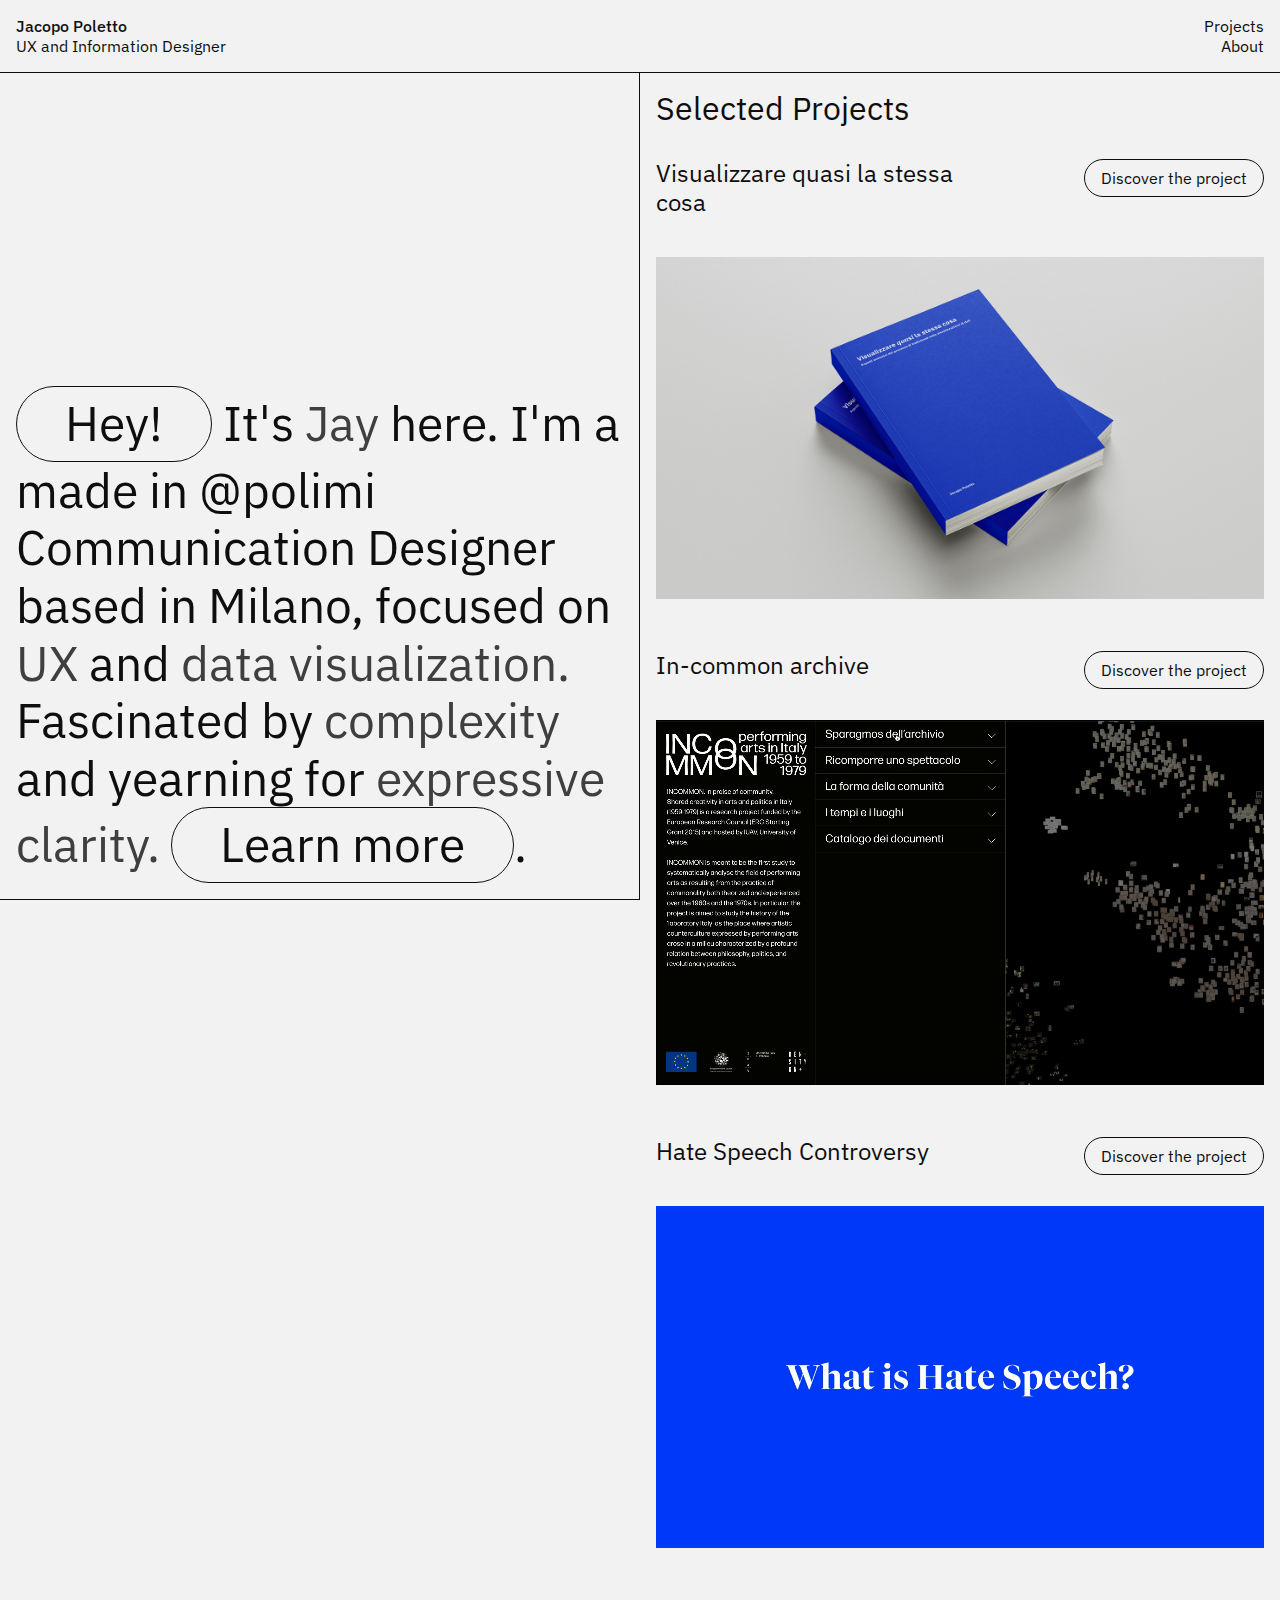
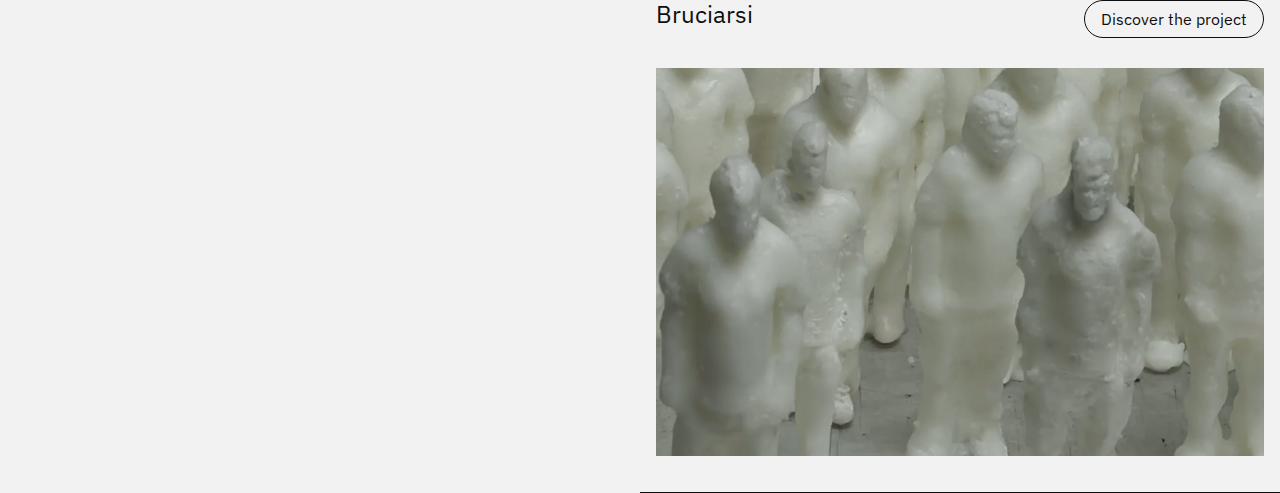
==== index.html @ dab30644 "initial commit" ====
<!DOCTYPE html>
<html lang="en">
<head>
    <meta charset="UTF-8">
    <meta name="viewport" content="width=device-width, initial-scale=1.0">
    <title>Jacopo Poletto - UX and Information Designer</title>

    <link href="https://fonts.googleapis.com/css2?family=IBM+Plex+Sans:ital,wght@0,300;0,400;0,500;1,300;1,400;1,500&display=swap" rel="stylesheet">
    <link href="/assets/css/style.css" rel="stylesheet">
</head>
<body onpointerdown="">

    <!-- nav -->
    <nav>
        <a class="logo" href="/index.html">Jacopo Poletto<br><span>UX and Information Designer</span></a>
        <ul class="nav__links">
            <li>
                <a href="/index.html">Projects</a>
            </li>
            <li>
                <a href="/about.html">About</a>
            </li>
        </ul>
    </nav>

    <header>
        <h1>
            <a class="btn" href="mailto:hello@jacopopoletto.com?subject=Hello Jacopo!">Hey!</a>
            It's <span class="hero-hover">Jay</span>
            <div class="hero-image">
                <img src="/assets/gifs/jacopo-poletto-2020-2070.gif">
            </div>
             here. I'm a made in @polimi Communication Designer based in Milano, focused on
            <span class="hero-hover">UX</span>
            <div class="hero-image">
                <img src="/assets/gifs/user-experience.gif">
            </div>
            and <span class="hero-hover">data visualization.</span>
            <div class="hero-image">
                <img src="/assets/gifs/data-visualization.gif">
            </div> Fascinated by
            <span class="hero-hover">complexity</span>
            <div class="hero-image">
                <img src="/assets/gifs/complexity.gif">
            </div>
            and yearning for
            <span class="hero-hover">expressive clarity.</span>
            <div class="hero-image">
                <img src="/assets/gifs/expressive-clarity.gif">
            </div>
            <a class="btn" href="/about.html">Learn more</a>.
        </h1>

    </header>

    <main>

        <h3>Selected Projects</h3>

        <!--Visualizzare quasi la stessa cosa-->
        <section class="selected__project">
            <div class="project__info__container">
                <h4>Visualizzare quasi la stessa cosa</h4>
                <a class="btn" href="/projects/visualizzare-quasi-la-stessa-cosa.html">Discover the project</a>
            </div>

            <figure class="project__poster">
                <img src="/assets/img/visualizzare-quasi-la-stessa-cosa/visualizzare-quasi-la-stessa-cosa-poster.jpg" alt="">
            </figure>

        </section>

        <!--In-common-->
        <section class="selected__project">
            <div class="project__info__container">
                <h4>In-common archive</h4>
                <a class="btn" href="/projects/in-common.html">Discover the project</a>
            </div>

            <video class="project__poster" src="/assets/img/in-common/in-common-home-interaction-prototype.mp4" muted loop autoplay playsinline></video>

        </section>

        <!--Hate Speech Controversy-->
        <section class="selected__project">
            <div class="project__info__container">
                <h4>Hate Speech Controversy</h4>
                <a class="btn" href="/projects/hate-speech-controversy.html">Discover the project</a>

            </div>

            <video class="project__poster" src="/assets/img/hate-speech-controversy/hate-speech-controversy-cover.mp4" muted loop autoplay playisline></video>
        
        </section>

        <!--Bruciarsi-->
        <section class="selected__project">
            <div class="project__info__container">
                <h4>Bruciarsi</h4>
                <a class="btn" href="/projects/bruciarsi.html">Discover the project</a>
            </div>

            <video class="project__poster" src="/assets/img/bruciarsi/bruciarsi-cover.mp4" muted loop autoplay playisline></video>
        
        </section>


    </main>
    
</body>
</html>
---- assets/css/style.css ----
* {
    margin: 0;
    padding: 0;
    box-sizing: border-box;
}

:root {
    font-size: 16px;
    --color-dark: #0E0E0E;
    --color-gray: #3f3f3f;
    --color-light-gray: #b8b8b8;
    --color-light: #f2f2f2;
    --color-blue: #0000ff;
    --color-gold: #ffde37;
    --h1-desktop: 3rem;
    --h2-desktop: 2.625rem;
    --h1-tablet: 4rem;
    --h2-tablet: 4rem;
}

::selection {
    background-color: var(--color-gold);
}

body {
    font-family: 'IBM Plex Sans', sans-serif;

    color: var(--color-dark);
    background-color: var(--color-light);
    display: block;
}

h1, h2, h3, h4, h5 {
    font-weight: 400;
    line-height: 1.2;
  }

h1 {
    letter-spacing: 0;
}

h2 {
    letter-spacing: 0.2px;
}

a {
    text-decoration: none;
    color: inherit;
    font-size: inherit;
}

.bold {
    font-weight: 500;
}

.blue {
    color: var(--color-blue);
}

.grey {
    color: var(--color-light-gray);
}

.link-underline {
    text-decoration: underline;
}

.italic {
    font-style: italic;
}



/* NAV STYLE*/
nav {
    position: fixed;
    top: 0;
    left: 0;
    z-index: 99;
    width: 100%;
    padding: 1rem;
    display: flex;
    flex-direction: row;
    justify-content: space-between;
    border-bottom: 1px solid var(--color-dark);
    background-color: inherit;
    color: inherit;
    font-size: 1rem;
}

nav .logo {
    font-weight: 500;
    text-decoration: none;
    color: var(--color-dark);
}

nav .logo span {
    font-weight: 400;
}

nav .logo:hover, nav .logo:active, nav ul li a:hover, nav ul li a:active {
    text-decoration: underline;
}

.nav__links {
    font-weight: 400;
    list-style: none;
    display: flex;
    flex-direction: column;
    justify-content: space-between;
    align-items: flex-end;
}


/* HEADER STYLE*/
header {
    padding: 1rem;
    width: 100%;
    min-height: 100vh;
    z-index: 0;
    display: flex;
    flex-wrap: wrap;
    align-content: flex-end;
    align-items: flex-end;
    border-bottom: 1px solid var(--color-dark);
}

h1 {
    font-size: 2rem;
}

h2 {
    width: 100%;
    font-size: 1.5rem;
    padding-bottom: 2rem;
}

h3 {
    font-size: 2rem;
}

h4 {
    font-size: 1.5rem;
}


header h1 .btn {
    display: inline-block;
    text-decoration: none;
    cursor: pointer;
    font-size: inherit;
    font-weight: inherit;
    border: 1px solid var(--color-dark);
    border-radius: 2rem;
    padding: 0.20rem 2rem;
    background-color: var(--color-light);
    text-decoration: none;
    color: var(--color-dark);
}

.btn {
    display: inline-block;
    text-decoration: none;
    cursor: pointer;
    font-size: 1rem;
    font-weight: 400;
    border: 1px solid var(--color-dark);
    border-radius: 2rem;
    padding: 0.5rem 1rem;
    background-color: var(--color-light);
    text-decoration: none;
    color: var(--color-dark);
}

header .btn:hover, .btn:hover {
    color: var(--color-light);
    background-color: var(--color-blue);
    border-color: var(--color-blue);
    transition: 0.3s ease-in;
}

.hero-hover {
    color: var(--color-gray);
}

.hero-hover:hover {
    color: var(--color-dark);
}

.hero-image {
    position: fixed;
    z-index: 1;
    opacity: 1;
    top: 50%;
    left: 50%;
    transform: translate(-50%, -50%);
    width: 90vw;
    display: none;
    flex-direction: column;
    justify-content: center;
    align-items: center;
    pointer-events: none;
}

.hero-image img{
    max-width: 100%;
}

.hero-hover:hover + .hero-image, .hero-hover:active + .hero-image {
    display: flex;
}

header .project__external__links {
    width: 100%;
    display: flex;
    flex-direction: row;
    flex-wrap: wrap;
    justify-content: flex-start;
}

header .project__external__links a {
    margin-bottom: 1rem;
}

header .project__external__links a:not(:last-child) {
    margin-right: 1rem;
}

main {
    padding: 1rem;
    border-bottom: 1px solid var(--color-dark);
}

main h3 {
    margin-top: 4rem;
    margin-bottom: 2rem;
}

main .selected__project:last-child {
    margin-bottom: 1rem;
}

main .selected__project {
    width: 100%;
    margin-bottom: 4rem;
}


main .selected__project .project__info__container {
    display: flex;
    flex-wrap: nowrap;
    flex-direction: column;
    align-items: flex-start;
    margin-bottom: 1.5rem;
}

main .selected__project .project__info__container h4 {
    margin-bottom: 1rem;
}

main .selected__project .project__poster {
    width: 100%;
    height: auto;
}

main .project__description {
    width: 100%;
    margin-bottom: 4rem;
}

main .project__description .project__title {
    font-size: 1.5rem;
    margin-bottom: 1rem;
    font-weight: 500;
}

main .project__description .project__paragraph {
    font-size: 1.25rem;
}

main .project__video {
    padding: 0.5rem 0;
    width: 100%;
}

main .project__image {
    width: 100%;
    padding: 0.5rem 0;
}

main figure img {
    width: 100%;
}

main .pagination__container {
    width: 100%;
    display: flex;
    flex-direction: row;
    flex-wrap: wrap;
    justify-content: space-between;
    font-size: 1rem;
    margin: 2rem 0 1rem 0;
}

main .pagination__container .pagination__prev:hover, main .pagination__container .pagination__next:hover {
    text-decoration: underline;
}

main .images__container {
    display: flex;
    flex-wrap: wrap;
    justify-content: space-between;
}

main .images__container figure {
    width: 100%;
    padding: 0.5rem 0;
}


#about .cv__section__container {
    display: flex;
    flex-direction: column;
}

#about .cv__section__container h4 {
    font-size: 1.5rem;
    font-weight: 400;
    margin-bottom: 1rem;
}

#about .cv__section__container:first-child {
margin-top: 4rem;
}

#about .cv__section__container .cv__details__container {
    display: flex;
    flex-direction: column;
    margin-bottom: 2rem;
}

#about .cv__section__container .cv__details__container .cv__details {
    display: flex;
    flex-direction: column;
    margin-bottom: 1rem;
}

#about .cv__section__container .cv__details__container .cv__details .detail__sameline {
    display: inline-block;
}



@media screen and (min-width: 768px) {
    h1 {
        font-size: 3rem;
    }

    header h1 .btn {
        padding: 0.5rem calc(var(--h1-tablet) / 2);
        border-radius: var(--h1-tablet);
    }

    main .selected__project .project__info__container {
        flex-direction: row;
        justify-content: space-between;
    }

    main .images__container figure {
        width: calc(50% - 0.5rem);
    }


}

@media screen and (min-width: 1024px) {
    nav {
        height: 73px;
    }

    header {
        width: 50%;
        border-right: 1px solid var(--color-dark);
        position: fixed;
        bottom: 0;
    }

    header h1 {
        font-size: var(--h1-desktop);
    }

    header h2 {
        font-size: var(--h2-desktop);
        line-height: auto;
    }

    header h1 .btn {
        padding: 0.5rem var(--h1-desktop);
        border-radius: var(--h1-desktop);
    }

    header h2 .btn {
        font-size: inherit;
        padding:  var(--h2-desktop);
        border-radius: var(--h2-desktop);
    }

    header .btn {
        font-size: 1.2rem;
    }

    .hero-image {
        top: 50%;
        left: 25%;
    }


    main .selected__project {
        margin-bottom: var(--h1-desktop);
    }

    main .selected__project .project__info__container h4 {
        max-width: 50%;
    }

    main .selected__project video {
        margin: 0;
    }

    main figure img {
        margin: 0;
    }

    main {
        position: absolute;
        top: 73px;
        left: 50%;
        width: 50%;
    }

    main h3 {
        margin-top: 0;

    }

    main .project__image, main .project__video {
        width: 100%;
        height: auto;
    }

    main .project__description .project__paragraph {
        font-size: 1.2rem;
        margin-bottom: 1.5rem;
    }

    main .project__description .project__paragraph:last-child {
        margin-bottom: 0;
    }

    main .pagination__container {
        font-size: 2rem;
    }

    #about .cv__section__container {
        flex-direction: row;
    }

    #about .cv__section__container:first-child {
        margin-top: 0;
        }

    #about .cv__section__container h4 {
        width: 50%;
        margin: 0;
    }

    #about .cv__section__container .cv__details__container {
        width: 50%;
        margin-bottom: 4rem;
    }


}
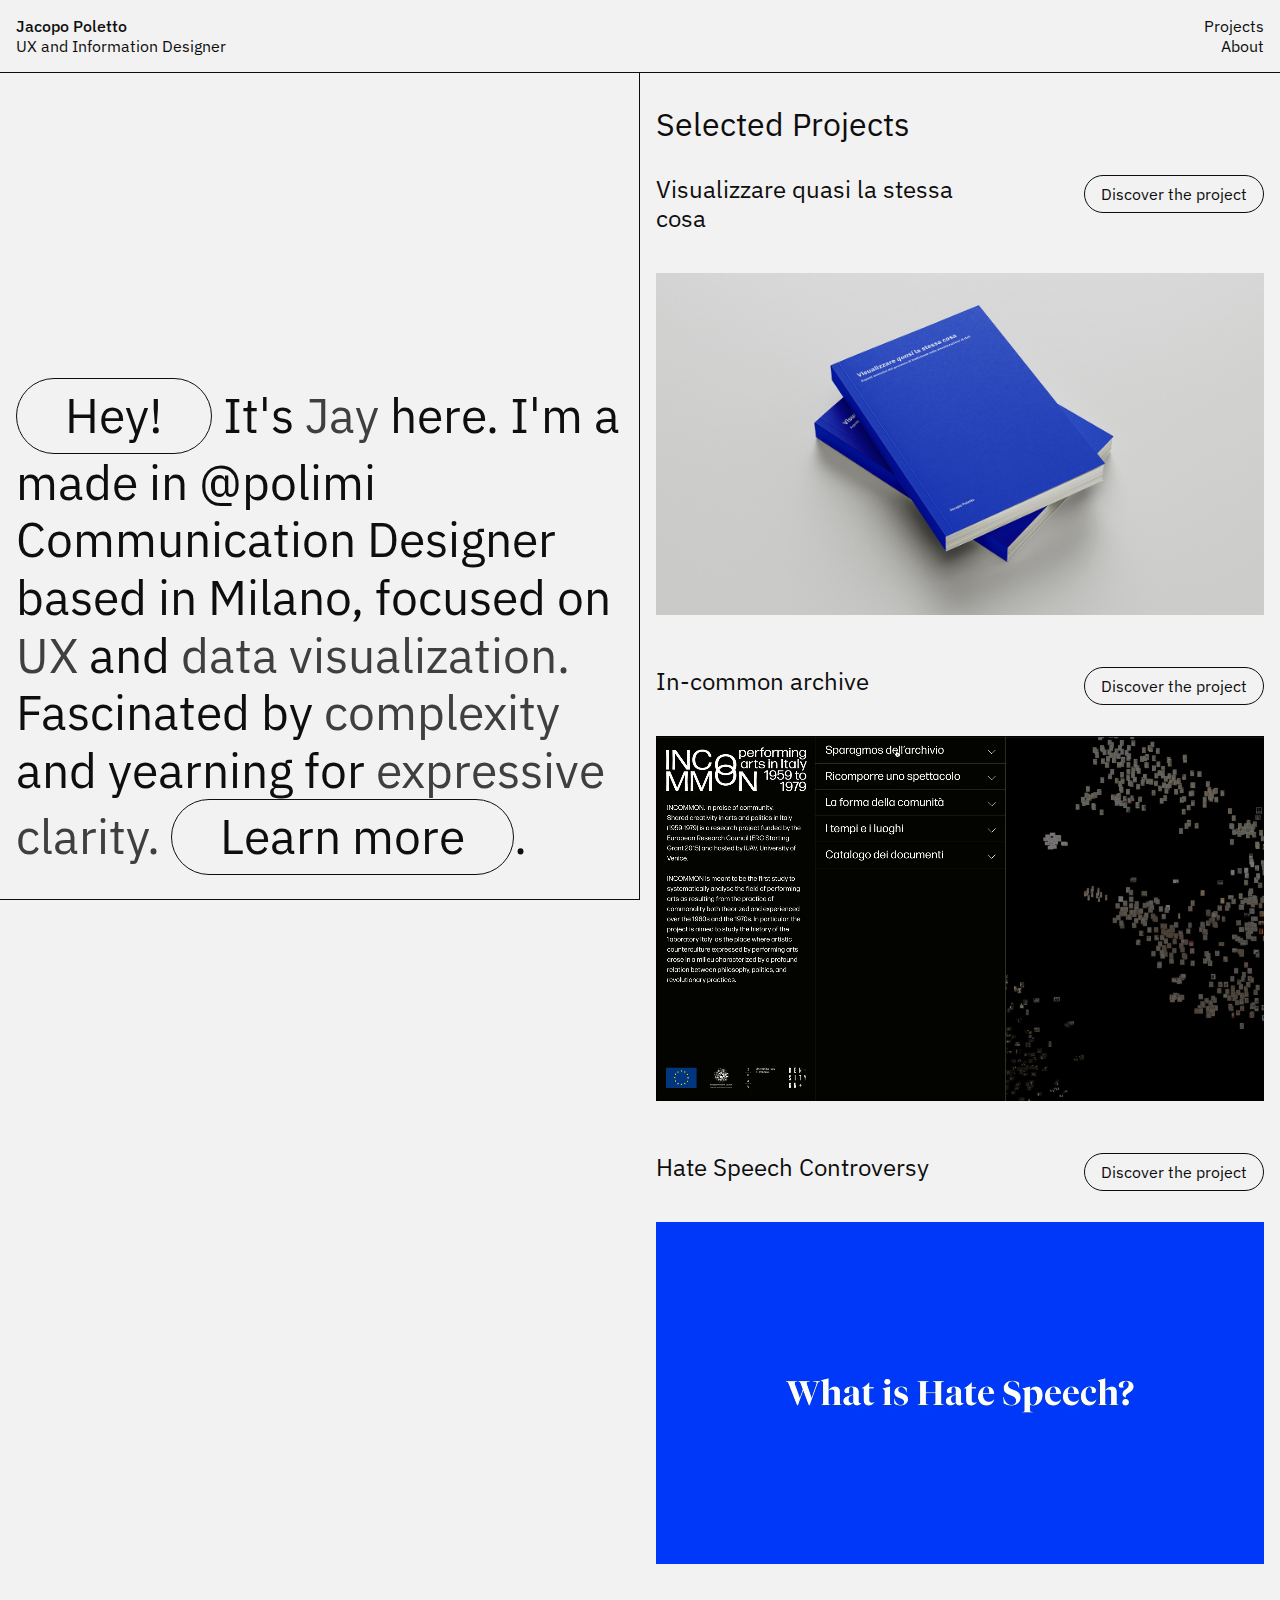
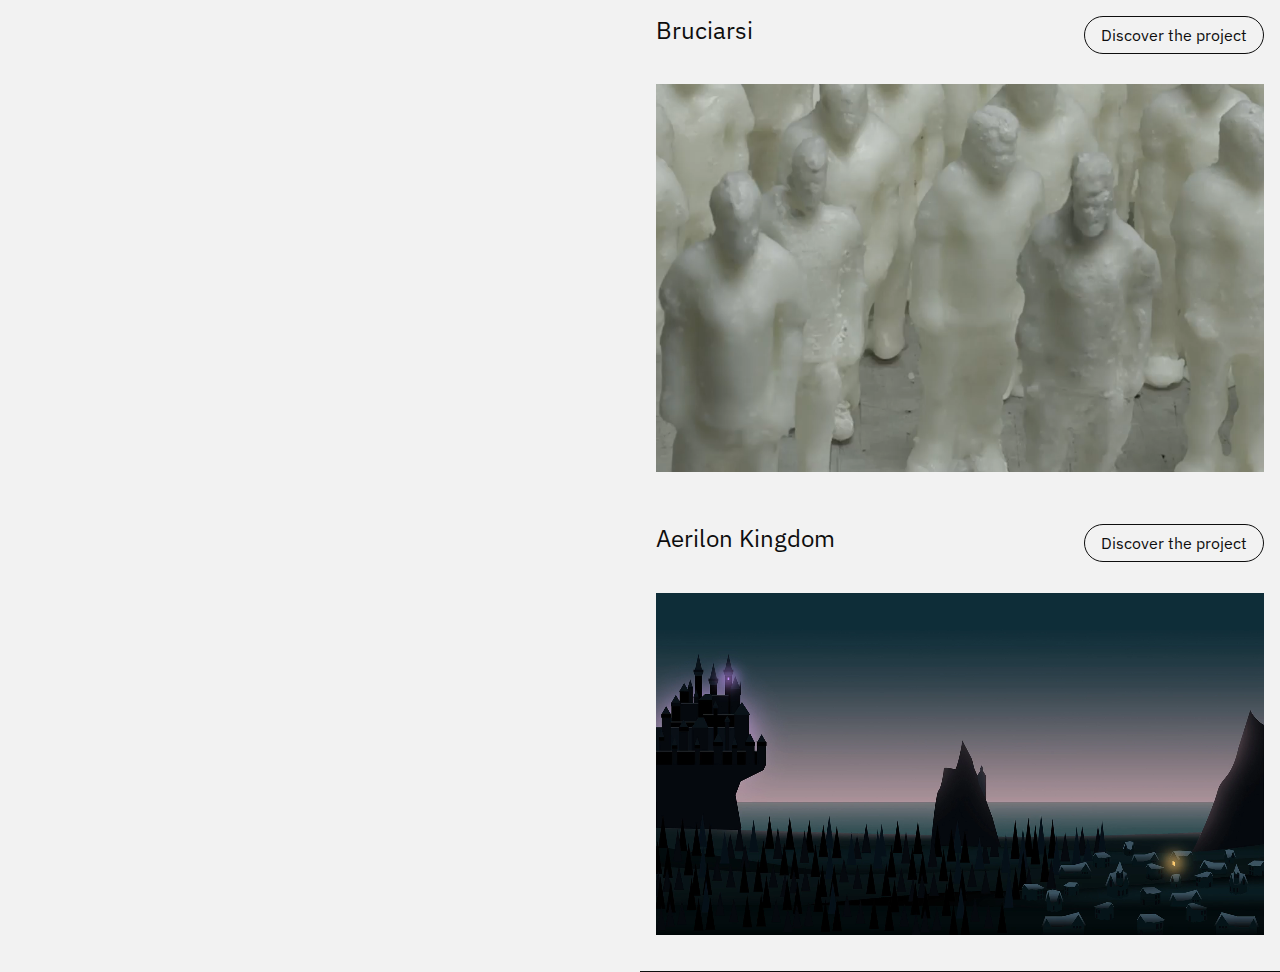
==== commit 93358ce9: "updates" ====
--- a/index.html
+++ b/index.html
@@ -104,6 +104,19 @@
         
         </section>
 
+        <!--Aerilon Kingdom-->
+        <section class="selected__project">
+            <div class="project__info__container">
+                <h4>Aerilon Kingdom</h4>
+                <a class="btn" href="/projects/aerilon-kingdom.html">Discover the project</a>
+            </div>
+
+            <video class="project__poster" src="/assets/img/aerilon-kingdom/aerilon-kingdom-cover.mp4" muted loop autoplay playisline></video>
+        
+        </section>
+
+
+
 
     </main>
     
--- a/assets/css/style.css
+++ b/assets/css/style.css
@@ -37,6 +37,7 @@
 
 h1 {
     letter-spacing: 0;
+    margin-bottom: 0.5rem;
 }
 
 h2 {
@@ -69,6 +70,9 @@
     font-style: italic;
 }
 
+.hidden {
+    display: none;
+}
 
 
 /* NAV STYLE*/
@@ -100,6 +104,10 @@
 
 nav .logo:hover, nav .logo:active, nav ul li a:hover, nav ul li a:active {
     text-decoration: underline;
+}
+
+li {
+    list-style: none;
 }
 
 .nav__links {
@@ -210,6 +218,25 @@
     display: flex;
 }
 
+header .project__header__details {
+    display: flex;
+    flex-direction: row;
+    flex-wrap: wrap;
+    justify-content: space-between;
+    margin-bottom: 2rem;
+    width: 100%;
+}
+
+header .project__header__details div {
+    width: calc(50% - 1rem);
+}
+
+header .project__header__details div:not(:last-child) {
+    margin-right: 1rem;
+    margin-bottom: 1rem;
+}
+
+
 header .project__external__links {
     width: 100%;
     display: flex;
@@ -356,11 +383,23 @@
         font-size: 3rem;
     }
 
+    h2 {
+        font-size: 2rem;
+    }
+
     header h1 .btn {
         padding: 0.5rem calc(var(--h1-tablet) / 2);
         border-radius: var(--h1-tablet);
     }
 
+    header .project__header__details div {
+        width: calc((100% / 4) - 3rem) ;
+    }
+
+    header .project__header__details div:not(:last-child) {
+        margin-bottom: 0;
+    }
+
     main .selected__project .project__info__container {
         flex-direction: row;
         justify-content: space-between;
@@ -369,6 +408,8 @@
     main .images__container figure {
         width: calc(50% - 0.5rem);
     }
+
+
 
 
 }
@@ -439,8 +480,7 @@
     }
 
     main h3 {
-        margin-top: 0;
-
+        margin-top: 1rem;
     }
 
     main .project__image, main .project__video {
@@ -458,7 +498,7 @@
     }
 
     main .pagination__container {
-        font-size: 2rem;
+        font-size: 1.5rem;
     }
 
     #about .cv__section__container {
@@ -466,7 +506,7 @@
     }
 
     #about .cv__section__container:first-child {
-        margin-top: 0;
+        margin-top: 1rem;
         }
 
     #about .cv__section__container h4 {
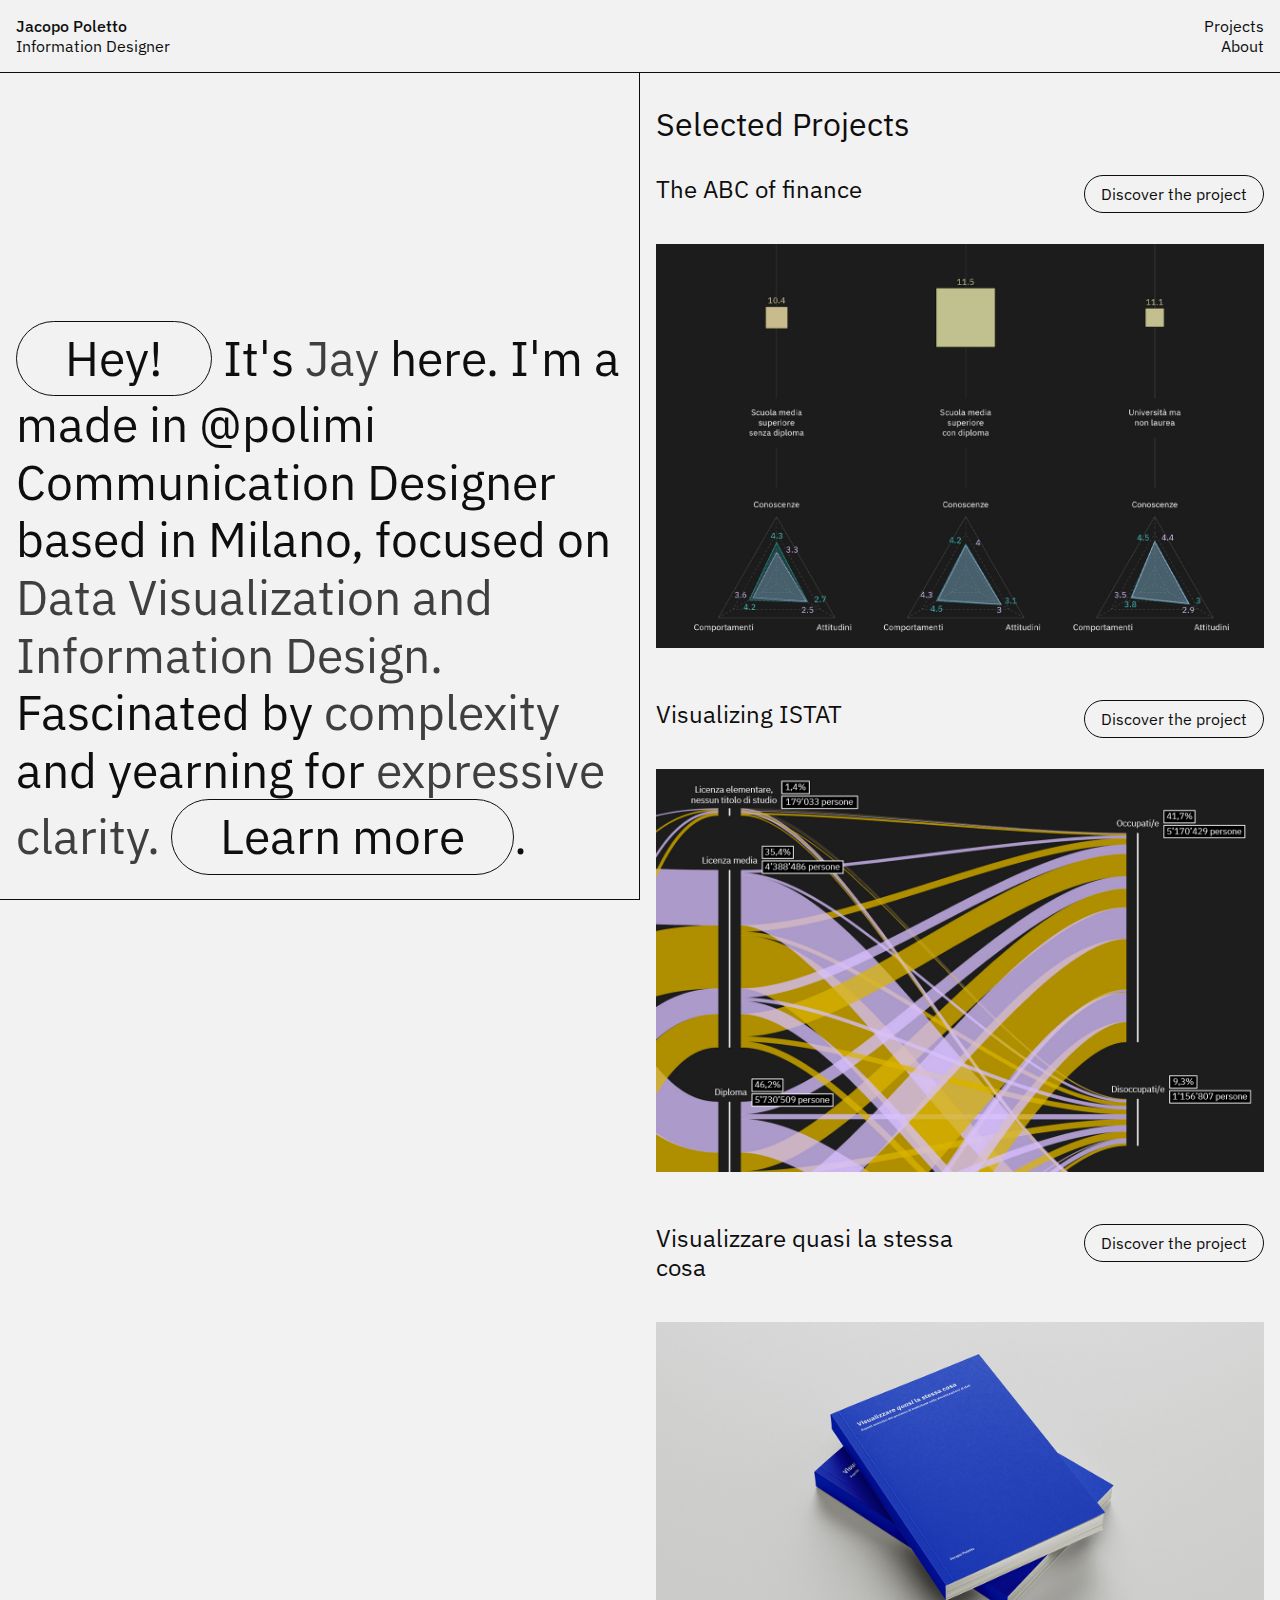
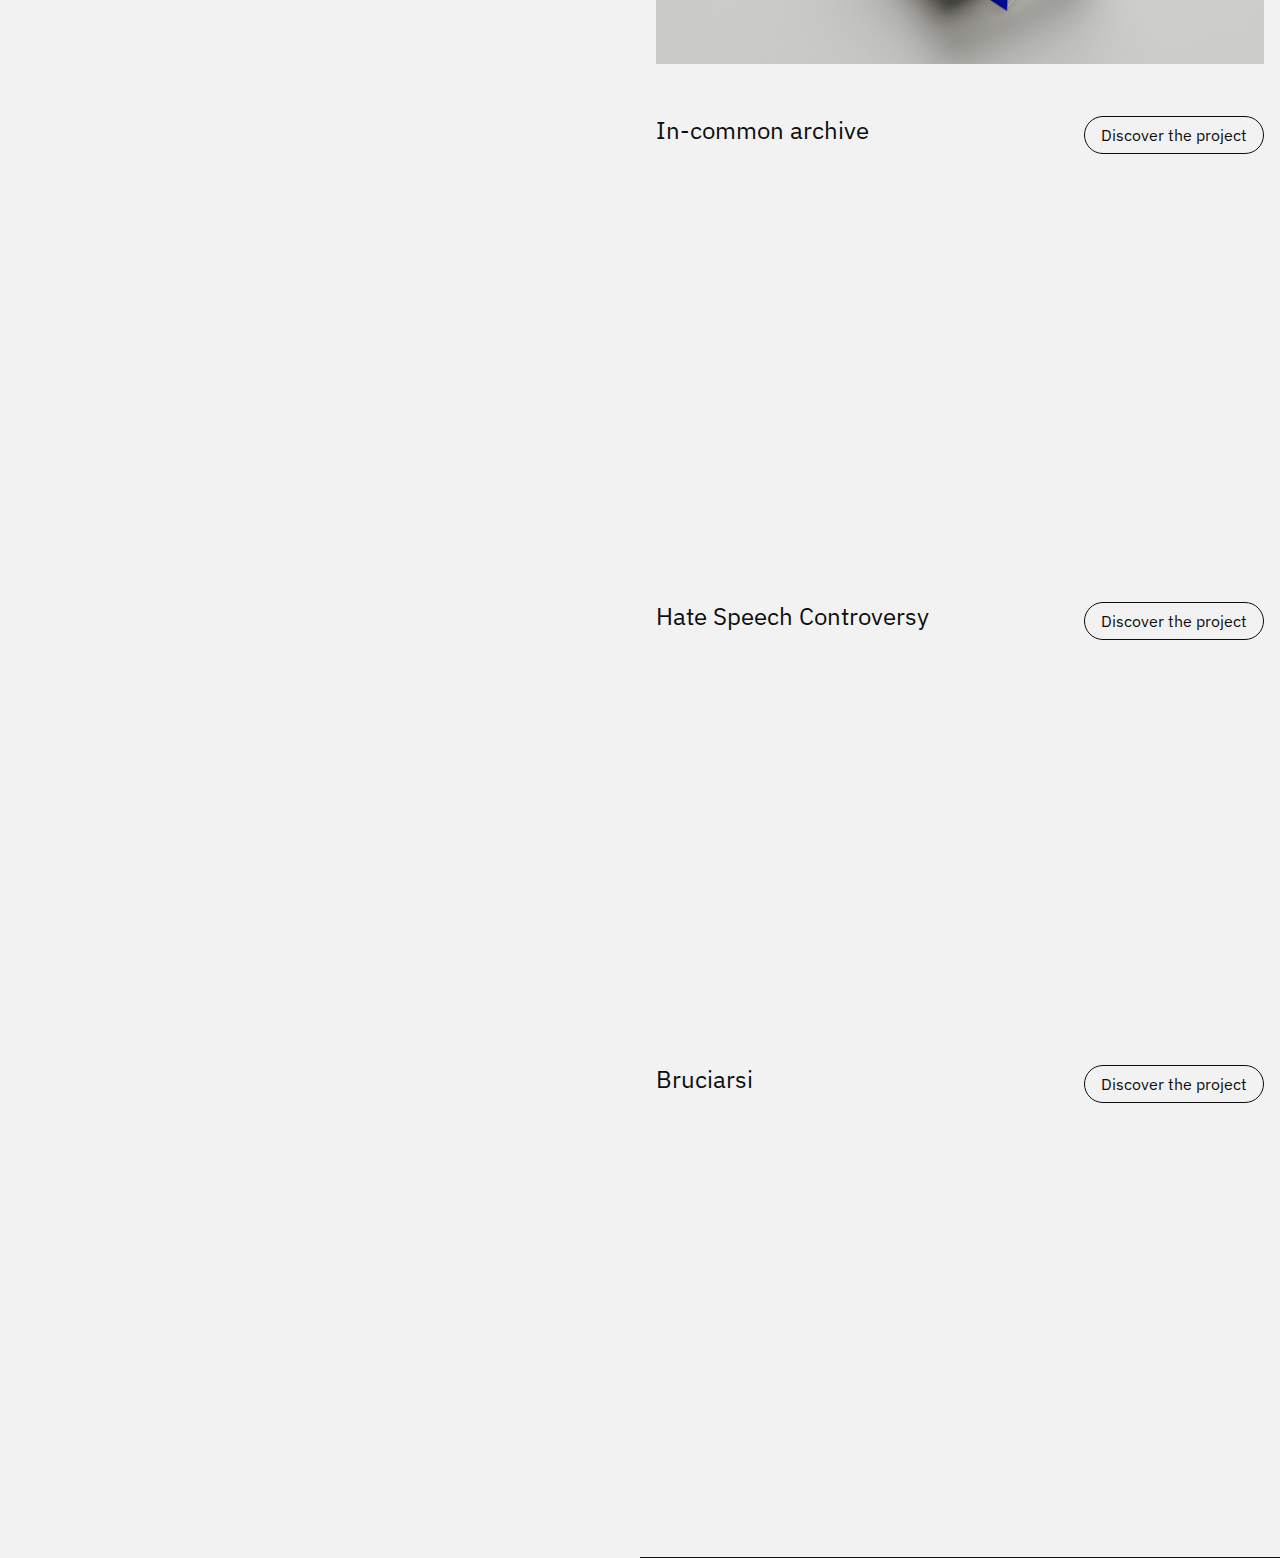
==== commit 52da356a: "december update" ====
--- a/index.html
+++ b/index.html
@@ -1,124 +1,236 @@
 <!DOCTYPE html>
 <html lang="en">
-<head>
-    <meta charset="UTF-8">
-    <meta name="viewport" content="width=device-width, initial-scale=1.0">
-    <title>Jacopo Poletto - UX and Information Designer</title>
-
-    <link href="https://fonts.googleapis.com/css2?family=IBM+Plex+Sans:ital,wght@0,300;0,400;0,500;1,300;1,400;1,500&display=swap" rel="stylesheet">
-    <link href="/assets/css/style.css" rel="stylesheet">
-</head>
-<body onpointerdown="">
-
+  <head>
+    <meta charset="UTF-8" />
+    <meta name="viewport" content="width=device-width, initial-scale=1.0" />
+    <title>Jacopo Poletto - Information Designer</title>
+
+    <meta property="og:url" content="http://jacopopoletto.com" />
+    <meta property="og:title" content="Jacopo Poletto - Information Designer" />
+    <meta
+      property="og:description"
+      content="Information Designer, fascinated by complexity and yearning to create meaningful experiences and knowledge."
+    />
+    <meta
+      property="og:image"
+      content="http://jacopopoletto.com/assets/img/cover.jpg"
+    />
+
+    <meta name="twitter:card" content="summary_large_image" />
+    <meta name="twitter:site" content="@iosonojaypee" />
+    <meta
+      name="twitter:title"
+      content="Jacopo Poletto - Information Designer"
+    />
+    <meta
+      name="twitter:description"
+      content="description"
+      content="Information Designer, fascinated by complexity and yearning to create meaningful experiences and knowledge."
+    />
+    <meta
+      name="twitter:image"
+      content="http://jacopopoletto.com/assets/img/cover.jpg"
+    />
+
+    <meta
+      name="description"
+      content="Information Designer, fascinated by complexity and yearning to create meaningful experiences and knowledge."
+    />
+    <meta
+      name="keywords"
+      content="design, dataviz, data visualization, designer, information, communication, portfolio"
+    />
+    <meta name="author" content="Jacopo Poletto" />
+    <meta name="copyright" content="Jacopo Poletto" />
+    <link rel="icon" href="/favicon.png" type="image/png" />
+
+    <link
+      href="https://fonts.googleapis.com/css2?family=IBM+Plex+Sans:ital,wght@0,300;0,400;0,500;1,300;1,400;1,500&display=swap"
+      rel="stylesheet"
+    />
+    <link href="/assets/css/style.css" rel="stylesheet" />
+  </head>
+  <body>
     <!-- nav -->
     <nav>
-        <a class="logo" href="/index.html">Jacopo Poletto<br><span>UX and Information Designer</span></a>
-        <ul class="nav__links">
-            <li>
-                <a href="/index.html">Projects</a>
-            </li>
-            <li>
-                <a href="/about.html">About</a>
-            </li>
-        </ul>
+      <a class="logo" href="/index.html"
+        >Jacopo Poletto<br /><span>Information Designer</span></a
+      >
+      <ul class="nav__links">
+        <li>
+          <a href="/index.html">Projects</a>
+        </li>
+        <li>
+          <a href="/about.html">About</a>
+        </li>
+      </ul>
     </nav>
 
     <header>
-        <h1>
-            <a class="btn" href="mailto:hello@jacopopoletto.com?subject=Hello Jacopo!">Hey!</a>
-            It's <span class="hero-hover">Jay</span>
-            <div class="hero-image">
-                <img src="/assets/gifs/jacopo-poletto-2020-2070.gif">
-            </div>
-             here. I'm a made in @polimi Communication Designer based in Milano, focused on
-            <span class="hero-hover">UX</span>
-            <div class="hero-image">
-                <img src="/assets/gifs/user-experience.gif">
-            </div>
-            and <span class="hero-hover">data visualization.</span>
-            <div class="hero-image">
-                <img src="/assets/gifs/data-visualization.gif">
-            </div> Fascinated by
-            <span class="hero-hover">complexity</span>
-            <div class="hero-image">
-                <img src="/assets/gifs/complexity.gif">
-            </div>
-            and yearning for
-            <span class="hero-hover">expressive clarity.</span>
-            <div class="hero-image">
-                <img src="/assets/gifs/expressive-clarity.gif">
-            </div>
-            <a class="btn" href="/about.html">Learn more</a>.
-        </h1>
-
+      <h1>
+        <a
+          class="btn"
+          href="mailto:hello@jacopopoletto.com?subject=Hello Jacopo!"
+          >Hey!</a
+        >
+        It's <span class="hero-hover">Jay</span>
+        <div class="hero-image">
+          <img src="/assets/gifs/jacopo-poletto-2020-2070.gif" />
+        </div>
+        here. I'm a made in @polimi Communication Designer based in Milano,
+        focused on
+        <span class="hero-hover"
+          >Data Visualization and Information Design.</span
+        >
+        <div class="hero-image">
+          <img src="/assets/gifs/data-visualization.gif" />
+        </div>
+        Fascinated by
+        <span class="hero-hover">complexity</span>
+        <div class="hero-image">
+          <img src="/assets/gifs/complexity.gif" />
+        </div>
+        and yearning for
+        <span class="hero-hover">expressive clarity.</span>
+        <div class="hero-image">
+          <img src="/assets/gifs/expressive-clarity.gif" />
+        </div>
+        <a class="btn" href="/about.html">Learn more</a>.
+      </h1>
     </header>
 
     <main>
-
-        <h3>Selected Projects</h3>
-
-        <!--Visualizzare quasi la stessa cosa-->
-        <section class="selected__project">
-            <div class="project__info__container">
-                <h4>Visualizzare quasi la stessa cosa</h4>
-                <a class="btn" href="/projects/visualizzare-quasi-la-stessa-cosa.html">Discover the project</a>
-            </div>
-
-            <figure class="project__poster">
-                <img src="/assets/img/visualizzare-quasi-la-stessa-cosa/visualizzare-quasi-la-stessa-cosa-poster.jpg" alt="">
-            </figure>
-
-        </section>
-
-        <!--In-common-->
-        <section class="selected__project">
-            <div class="project__info__container">
-                <h4>In-common archive</h4>
-                <a class="btn" href="/projects/in-common.html">Discover the project</a>
-            </div>
-
-            <video class="project__poster" src="/assets/img/in-common/in-common-home-interaction-prototype.mp4" muted loop autoplay playsinline></video>
-
-        </section>
-
-        <!--Hate Speech Controversy-->
-        <section class="selected__project">
-            <div class="project__info__container">
-                <h4>Hate Speech Controversy</h4>
-                <a class="btn" href="/projects/hate-speech-controversy.html">Discover the project</a>
-
-            </div>
-
-            <video class="project__poster" src="/assets/img/hate-speech-controversy/hate-speech-controversy-cover.mp4" muted loop autoplay playisline></video>
-        
-        </section>
-
-        <!--Bruciarsi-->
-        <section class="selected__project">
-            <div class="project__info__container">
-                <h4>Bruciarsi</h4>
-                <a class="btn" href="/projects/bruciarsi.html">Discover the project</a>
-            </div>
-
-            <video class="project__poster" src="/assets/img/bruciarsi/bruciarsi-cover.mp4" muted loop autoplay playisline></video>
-        
-        </section>
-
-        <!--Aerilon Kingdom-->
-        <section class="selected__project">
-            <div class="project__info__container">
-                <h4>Aerilon Kingdom</h4>
-                <a class="btn" href="/projects/aerilon-kingdom.html">Discover the project</a>
-            </div>
-
-            <video class="project__poster" src="/assets/img/aerilon-kingdom/aerilon-kingdom-cover.mp4" muted loop autoplay playisline></video>
-        
-        </section>
-
-
-
-
+      <h3>Selected Projects</h3>
+
+      <!--Under 35 inattivi istat-->
+      <section class="selected__project">
+        <div class="project__info__container">
+          <h4>The ABC of finance</h4>
+          <a class="btn" href="/projects/financial-literacy-in-Italy-2020.html"
+            >Discover the project</a
+          >
+        </div>
+
+        <figure class="project__poster">
+          <img
+            src="/assets/img/financial-literacy/financial-literacy-in-italy-2020-poster.jpg"
+            alt=""
+          />
+        </figure>
+      </section>
+
+      <!--Visualizing ISTAT Under 35 inactivity-->
+      <section class="selected__project">
+        <div class="project__info__container">
+          <h4>Visualizing ISTAT</h4>
+          <a
+            class="btn"
+            href="/projects/visualizing-istat-under-35-inactivity-2019.html"
+            >Discover the project</a
+          >
+        </div>
+
+        <figure class="project__poster">
+          <img
+            src="/assets/img/visualizing-istat/istat-inattivi-poster.jpg"
+            alt=""
+          />
+        </figure>
+      </section>
+
+      <!--Visualizzare quasi la stessa cosa-->
+      <section class="selected__project">
+        <div class="project__info__container">
+          <h4>Visualizzare quasi la stessa cosa</h4>
+          <a class="btn" href="/projects/visualizzare-quasi-la-stessa-cosa.html"
+            >Discover the project</a
+          >
+        </div>
+
+        <figure class="project__poster">
+          <img
+            src="/assets/img/visualizzare-quasi-la-stessa-cosa/visualizzare-quasi-la-stessa-cosa-poster.jpg"
+            alt=""
+          />
+        </figure>
+      </section>
+
+      <!--In-common-->
+      <section class="selected__project">
+        <div class="project__info__container">
+          <h4>In-common archive</h4>
+          <a class="btn" href="/projects/in-common.html"
+            >Discover the project</a
+          >
+        </div>
+
+        <video
+          class="project__poster"
+          src="/assets/img/in-common/in-common-home-interaction-prototype.mp4"
+          muted
+          loop
+          autoplay
+          playsinline
+        ></video>
+      </section>
+
+      <!--Hate Speech Controversy-->
+      <section class="selected__project">
+        <div class="project__info__container">
+          <h4>Hate Speech Controversy</h4>
+          <a class="btn" href="/projects/hate-speech-controversy.html"
+            >Discover the project</a
+          >
+        </div>
+
+        <video
+          class="project__poster"
+          src="/assets/img/hate-speech-controversy/hate-speech-controversy-cover.mp4"
+          muted
+          loop
+          autoplay
+          playisline
+        ></video>
+      </section>
+
+      <!--Bruciarsi-->
+      <section class="selected__project">
+        <div class="project__info__container">
+          <h4>Bruciarsi</h4>
+          <a class="btn" href="/projects/bruciarsi.html"
+            >Discover the project</a
+          >
+        </div>
+
+        <video
+          class="project__poster"
+          src="/assets/img/bruciarsi/bruciarsi-cover.mp4"
+          muted
+          loop
+          autoplay
+          playisline
+        ></video>
+      </section>
+
+      <!--Aerilon Kingdom
+      <section class="selected__project">
+        <div class="project__info__container">
+          <h4>Aerilon Kingdom</h4>
+          <a class="btn" href="/projects/aerilon-kingdom.html"
+            >Discover the project</a
+          >
+        </div>
+
+        <video
+          class="project__poster"
+          src="/assets/img/aerilon-kingdom/aerilon-kingdom-cover.mp4"
+          muted
+          loop
+          autoplay
+          playisline
+        ></video>
+      </section>
+      -->
     </main>
-    
-</body>
-</html>+  </body>
+</html>
--- a/assets/css/style.css
+++ b/assets/css/style.css
@@ -1,523 +1,551 @@
 * {
-    margin: 0;
-    padding: 0;
-    box-sizing: border-box;
+  margin: 0;
+  padding: 0;
+  box-sizing: border-box;
 }
 
 :root {
-    font-size: 16px;
-    --color-dark: #0E0E0E;
-    --color-gray: #3f3f3f;
-    --color-light-gray: #b8b8b8;
-    --color-light: #f2f2f2;
-    --color-blue: #0000ff;
-    --color-gold: #ffde37;
-    --h1-desktop: 3rem;
-    --h2-desktop: 2.625rem;
-    --h1-tablet: 4rem;
-    --h2-tablet: 4rem;
+  font-size: 16px;
+  --color-dark: #0e0e0e;
+  --color-gray: #3f3f3f;
+  --color-light-gray: #b8b8b8;
+  --color-light: #f2f2f2;
+  --color-blue: #0000ff;
+  --color-gold: #ffde37;
+  --h1-desktop: 3rem;
+  --h2-desktop: 2.625rem;
+  --h1-tablet: 4rem;
+  --h2-tablet: 4rem;
 }
 
 ::selection {
-    background-color: var(--color-gold);
+  background-color: var(--color-gold);
 }
 
 body {
-    font-family: 'IBM Plex Sans', sans-serif;
-
-    color: var(--color-dark);
-    background-color: var(--color-light);
-    display: block;
-}
-
-h1, h2, h3, h4, h5 {
-    font-weight: 400;
-    line-height: 1.2;
-  }
+  font-family: 'IBM Plex Sans', sans-serif;
+
+  color: var(--color-dark);
+  background-color: var(--color-light);
+  display: block;
+}
+
+h1,
+h2,
+h3,
+h4,
+h5 {
+  font-weight: 400;
+  line-height: 1.2;
+}
 
 h1 {
-    letter-spacing: 0;
-    margin-bottom: 0.5rem;
+  letter-spacing: 0;
+  margin-bottom: 0.5rem;
 }
 
 h2 {
-    letter-spacing: 0.2px;
+  letter-spacing: 0.2px;
 }
 
 a {
-    text-decoration: none;
-    color: inherit;
-    font-size: inherit;
+  text-decoration: none;
+  color: inherit;
+  font-size: inherit;
 }
 
 .bold {
-    font-weight: 500;
+  font-weight: 500;
 }
 
 .blue {
-    color: var(--color-blue);
+  color: var(--color-blue);
 }
 
 .grey {
-    color: var(--color-light-gray);
+  color: var(--color-light-gray);
 }
 
 .link-underline {
-    text-decoration: underline;
+  text-decoration: underline;
 }
 
 .italic {
-    font-style: italic;
+  font-style: italic;
 }
 
 .hidden {
-    display: none;
-}
-
+  display: none;
+}
 
 /* NAV STYLE*/
 nav {
-    position: fixed;
-    top: 0;
-    left: 0;
-    z-index: 99;
-    width: 100%;
-    padding: 1rem;
-    display: flex;
+  position: fixed;
+  top: 0;
+  left: 0;
+  z-index: 99;
+  width: 100%;
+  padding: 1rem;
+  display: flex;
+  flex-direction: row;
+  justify-content: space-between;
+  border-bottom: 1px solid var(--color-dark);
+  background-color: inherit;
+  color: inherit;
+  font-size: 1rem;
+}
+
+nav .logo {
+  font-weight: 500;
+  text-decoration: none;
+  color: var(--color-dark);
+}
+
+nav .logo span {
+  font-weight: 400;
+}
+
+nav .logo:hover,
+nav .logo:active,
+nav ul li a:hover,
+nav ul li a:active {
+  text-decoration: underline;
+}
+
+li {
+  list-style: none;
+}
+
+.nav__links {
+  font-weight: 400;
+  list-style: none;
+  display: flex;
+  flex-direction: column;
+  justify-content: space-between;
+  align-items: flex-end;
+}
+
+/* HEADER STYLE*/
+header {
+  padding: 1rem;
+  width: 100%;
+  min-height: 100vh;
+  z-index: 0;
+  display: flex;
+  flex-wrap: wrap;
+  align-content: flex-end;
+  align-items: flex-end;
+  border-bottom: 1px solid var(--color-dark);
+}
+
+h1 {
+  font-size: 2rem;
+}
+
+h2 {
+  width: 100%;
+  font-size: 1.5rem;
+  padding-bottom: 2rem;
+}
+
+h3 {
+  font-size: 2rem;
+}
+
+h4 {
+  font-size: 1.5rem;
+}
+
+header h1 .btn {
+  display: inline-block;
+  text-decoration: none;
+  cursor: pointer;
+  font-size: inherit;
+  font-weight: inherit;
+  border: 1px solid var(--color-dark);
+  border-radius: 2rem;
+  padding: 0.1rem 2rem;
+  background-color: var(--color-light);
+  text-decoration: none;
+  color: var(--color-dark);
+}
+
+.btn {
+  display: inline-block;
+  text-decoration: none;
+  cursor: pointer;
+  font-size: 1rem;
+  font-weight: 400;
+  border: 1px solid var(--color-dark);
+  border-radius: 2rem;
+  padding: 0.5rem 1rem;
+  background-color: var(--color-light);
+  text-decoration: none;
+  color: var(--color-dark);
+}
+
+header .btn:hover,
+.btn:hover {
+  color: var(--color-light);
+  background-color: var(--color-blue);
+  border-color: var(--color-blue);
+  transition: 0.3s ease-in;
+}
+
+.hero-hover {
+  color: var(--color-gray);
+}
+
+.hero-hover:hover {
+  color: var(--color-dark);
+}
+
+.hero-image {
+  position: fixed;
+  z-index: 1;
+  opacity: 1;
+  top: 50%;
+  left: 50%;
+  transform: translate(-50%, -50%);
+  width: 90vw;
+  display: none;
+  flex-direction: column;
+  justify-content: center;
+  align-items: center;
+  pointer-events: none;
+}
+
+.hero-image img {
+  max-width: 100%;
+}
+
+.hero-hover:hover + .hero-image,
+.hero-hover:active + .hero-image {
+  display: flex;
+}
+
+header .project__header__details {
+  display: flex;
+  flex-direction: row;
+  flex-wrap: wrap;
+  justify-content: space-between;
+  margin-bottom: 1rem;
+  width: 100%;
+}
+
+header .project__header__details div {
+  width: calc(50% - 1rem);
+  margin-right: 1rem;
+  margin-bottom: 1rem;
+}
+
+header .project__external__links {
+  width: 100%;
+  display: flex;
+  flex-direction: row;
+  flex-wrap: wrap;
+  justify-content: flex-start;
+}
+
+header .project__external__links a {
+  margin-bottom: 0.5rem;
+}
+
+header .project__external__links a:not(:last-child) {
+  margin-right: 0.5rem;
+}
+
+main {
+  padding: 1rem;
+  border-bottom: 1px solid var(--color-dark);
+}
+
+main h3 {
+  margin-top: 1rem;
+  margin-bottom: 2rem;
+}
+
+main .selected__project:last-child {
+  margin-bottom: 1rem;
+}
+
+main .selected__project {
+  width: 100%;
+  margin-bottom: 4rem;
+}
+
+main .selected__project .project__info__container {
+  display: flex;
+  flex-wrap: nowrap;
+  flex-direction: column;
+  align-items: flex-start;
+  margin-bottom: 1.5rem;
+}
+
+main .selected__project .project__info__container h4 {
+  margin-bottom: 1rem;
+}
+
+main .selected__project .project__poster {
+  width: 100%;
+  height: auto;
+}
+
+main .project__description {
+  width: 100%;
+  margin-bottom: 4rem;
+}
+
+main .project__description .project__title {
+  font-size: 1.5rem;
+  margin-bottom: 1rem;
+  font-weight: 500;
+}
+
+main .project__description .project__paragraph {
+  font-size: 1.25rem;
+  margin-bottom: 1rem;
+}
+
+main .project__video {
+  padding: 0.5rem 0;
+  width: 100%;
+}
+
+main .project__image {
+  width: 100%;
+  padding: 0.5rem 0;
+}
+
+main figure img {
+  width: 100%;
+}
+
+main .pagination__container {
+  width: 100%;
+  display: flex;
+  flex-direction: row;
+  flex-wrap: wrap;
+  justify-content: space-between;
+  font-size: 1rem;
+  margin: 2rem 0 1rem 0;
+}
+
+main .pagination__container .pagination__prev:hover,
+main .pagination__container .pagination__next:hover {
+  text-decoration: underline;
+}
+
+main .images__container {
+  display: flex;
+  flex-wrap: wrap;
+  justify-content: space-between;
+}
+
+main .images__container figure {
+  width: 100%;
+  padding: 0.5rem 0;
+}
+
+#about .cv__section__container {
+  display: flex;
+  flex-direction: column;
+}
+
+#about .cv__section__container h4 {
+  font-size: 1.5rem;
+  font-weight: 400;
+  margin-bottom: 1rem;
+}
+
+#about .cv__section__container:first-child {
+  margin-top: 4rem;
+}
+
+#about .cv__section__container .cv__details__container {
+  display: flex;
+  flex-direction: column;
+  margin-bottom: 2rem;
+}
+
+#about .cv__section__container .cv__details__container .cv__details {
+  display: flex;
+  flex-direction: column;
+  margin-bottom: 1rem;
+}
+
+#about
+  .cv__section__container
+  .cv__details__container
+  .cv__details
+  .detail__sameline {
+  display: inline-block;
+}
+
+@media screen and (min-width: 768px) {
+  h1 {
+    font-size: 3rem;
+  }
+
+  h2 {
+    font-size: 2rem;
+  }
+
+  header h1 .btn {
+    padding: 0.5rem calc(var(--h1-tablet) / 2);
+    border-radius: var(--h1-tablet);
+  }
+
+  header .project__header__details {
+    margin-bottom: 1rem;
+  }
+
+  header .project__header__details div {
+    width: calc((100% / 4) - 3rem);
+  }
+
+  header .project__header__details div:not(:last-child) {
+    margin-bottom: 0;
+  }
+
+  main h3 {
+    margin-top: 1rem;
+  }
+
+  main .selected__project .project__info__container {
     flex-direction: row;
     justify-content: space-between;
-    border-bottom: 1px solid var(--color-dark);
-    background-color: inherit;
-    color: inherit;
-    font-size: 1rem;
-}
-
-nav .logo {
-    font-weight: 500;
-    text-decoration: none;
-    color: var(--color-dark);
-}
-
-nav .logo span {
-    font-weight: 400;
-}
-
-nav .logo:hover, nav .logo:active, nav ul li a:hover, nav ul li a:active {
-    text-decoration: underline;
-}
-
-li {
-    list-style: none;
-}
-
-.nav__links {
-    font-weight: 400;
-    list-style: none;
-    display: flex;
-    flex-direction: column;
-    justify-content: space-between;
-    align-items: flex-end;
-}
-
-
-/* HEADER STYLE*/
-header {
-    padding: 1rem;
-    width: 100%;
-    min-height: 100vh;
-    z-index: 0;
-    display: flex;
-    flex-wrap: wrap;
-    align-content: flex-end;
-    align-items: flex-end;
-    border-bottom: 1px solid var(--color-dark);
-}
-
-h1 {
-    font-size: 2rem;
-}
-
-h2 {
-    width: 100%;
+  }
+
+  main .selected__project .project__info__container h4 {
+    max-width: 60%;
+  }
+
+  main .project__description .project__paragraph {
+    margin-bottom: 1.5rem;
+  }
+
+  main .images__container figure {
+    width: calc(50% - 0.5rem);
+  }
+
+  main .pagination__container {
     font-size: 1.5rem;
-    padding-bottom: 2rem;
-}
-
-h3 {
-    font-size: 2rem;
-}
-
-h4 {
-    font-size: 1.5rem;
-}
-
-
-header h1 .btn {
-    display: inline-block;
-    text-decoration: none;
-    cursor: pointer;
+  }
+}
+
+@media screen and (min-width: 1024px) {
+  nav {
+    height: 73px;
+  }
+
+  header {
+    width: 50%;
+    border-right: 1px solid var(--color-dark);
+    position: fixed;
+    bottom: 0;
+  }
+
+  header h1 {
+    font-size: var(--h1-desktop);
+  }
+
+  header h2 {
+    font-size: var(--h2-desktop);
+    line-height: auto;
+  }
+
+  header h1 .btn {
+    padding: 0.5rem var(--h1-desktop);
+    border-radius: var(--h1-desktop);
+  }
+
+  header h2 .btn {
     font-size: inherit;
-    font-weight: inherit;
-    border: 1px solid var(--color-dark);
-    border-radius: 2rem;
-    padding: 0.20rem 2rem;
-    background-color: var(--color-light);
-    text-decoration: none;
-    color: var(--color-dark);
-}
-
-.btn {
-    display: inline-block;
-    text-decoration: none;
-    cursor: pointer;
-    font-size: 1rem;
-    font-weight: 400;
-    border: 1px solid var(--color-dark);
-    border-radius: 2rem;
-    padding: 0.5rem 1rem;
-    background-color: var(--color-light);
-    text-decoration: none;
-    color: var(--color-dark);
-}
-
-header .btn:hover, .btn:hover {
-    color: var(--color-light);
-    background-color: var(--color-blue);
-    border-color: var(--color-blue);
-    transition: 0.3s ease-in;
-}
-
-.hero-hover {
-    color: var(--color-gray);
-}
-
-.hero-hover:hover {
-    color: var(--color-dark);
-}
-
-.hero-image {
-    position: fixed;
-    z-index: 1;
-    opacity: 1;
+    padding: var(--h2-desktop);
+    border-radius: var(--h2-desktop);
+  }
+
+  header .btn {
+    font-size: 1.2rem;
+  }
+
+  .hero-image {
     top: 50%;
+    left: 25%;
+  }
+
+  header .project__header__details div {
+    width: calc((100% / 2) - 1rem);
+  }
+
+  header .project__header__details div:not(:last-child) {
+    margin-bottom: 1rem;
+  }
+
+  main .selected__project {
+    margin-bottom: var(--h1-desktop);
+  }
+
+  main .selected__project .project__info__container h4 {
+    max-width: 50%;
+  }
+
+  main .selected__project video {
+    margin: 0;
+  }
+
+  main figure img {
+    margin: 0;
+  }
+
+  main {
+    position: absolute;
+    top: 73px;
     left: 50%;
-    transform: translate(-50%, -50%);
-    width: 90vw;
-    display: none;
-    flex-direction: column;
-    justify-content: center;
-    align-items: center;
-    pointer-events: none;
-}
-
-.hero-image img{
-    max-width: 100%;
-}
-
-.hero-hover:hover + .hero-image, .hero-hover:active + .hero-image {
-    display: flex;
-}
-
-header .project__header__details {
-    display: flex;
-    flex-direction: row;
-    flex-wrap: wrap;
-    justify-content: space-between;
-    margin-bottom: 2rem;
-    width: 100%;
-}
-
-header .project__header__details div {
-    width: calc(50% - 1rem);
-}
-
-header .project__header__details div:not(:last-child) {
-    margin-right: 1rem;
-    margin-bottom: 1rem;
-}
-
-
-header .project__external__links {
-    width: 100%;
-    display: flex;
-    flex-direction: row;
-    flex-wrap: wrap;
-    justify-content: flex-start;
-}
-
-header .project__external__links a {
-    margin-bottom: 1rem;
-}
-
-header .project__external__links a:not(:last-child) {
-    margin-right: 1rem;
-}
-
-main {
-    padding: 1rem;
-    border-bottom: 1px solid var(--color-dark);
-}
-
-main h3 {
-    margin-top: 4rem;
-    margin-bottom: 2rem;
-}
-
-main .selected__project:last-child {
-    margin-bottom: 1rem;
-}
-
-main .selected__project {
-    width: 100%;
-    margin-bottom: 4rem;
-}
-
-
-main .selected__project .project__info__container {
-    display: flex;
-    flex-wrap: nowrap;
-    flex-direction: column;
-    align-items: flex-start;
-    margin-bottom: 1.5rem;
-}
-
-main .selected__project .project__info__container h4 {
-    margin-bottom: 1rem;
-}
-
-main .selected__project .project__poster {
+    width: 50%;
+  }
+
+  main .project__image,
+  main .project__video {
     width: 100%;
     height: auto;
-}
-
-main .project__description {
-    width: 100%;
+  }
+
+  main .project__description .project__paragraph {
+    font-size: 1.2rem;
+    margin-bottom: 1.5rem;
+  }
+
+  main .project__description .project__paragraph:last-child {
+    margin-bottom: 0;
+  }
+
+  #about .cv__section__container {
+    flex-direction: row;
+  }
+
+  #about .cv__section__container:first-child {
+    margin-top: 1rem;
+  }
+
+  #about .cv__section__container h4 {
+    width: 50%;
+    margin: 0;
+  }
+
+  #about .cv__section__container .cv__details__container {
+    width: 50%;
     margin-bottom: 4rem;
-}
-
-main .project__description .project__title {
-    font-size: 1.5rem;
+  }
+}
+
+@media screen and (min-width: 1440px) {
+  header .project__header__details div {
+    width: calc((100% / 4) - 3rem);
+  }
+
+  header .project__header__details div:not(:last-child) {
     margin-bottom: 1rem;
-    font-weight: 500;
-}
-
-main .project__description .project__paragraph {
-    font-size: 1.25rem;
-}
-
-main .project__video {
-    padding: 0.5rem 0;
-    width: 100%;
-}
-
-main .project__image {
-    width: 100%;
-    padding: 0.5rem 0;
-}
-
-main figure img {
-    width: 100%;
-}
-
-main .pagination__container {
-    width: 100%;
-    display: flex;
-    flex-direction: row;
-    flex-wrap: wrap;
-    justify-content: space-between;
-    font-size: 1rem;
-    margin: 2rem 0 1rem 0;
-}
-
-main .pagination__container .pagination__prev:hover, main .pagination__container .pagination__next:hover {
-    text-decoration: underline;
-}
-
-main .images__container {
-    display: flex;
-    flex-wrap: wrap;
-    justify-content: space-between;
-}
-
-main .images__container figure {
-    width: 100%;
-    padding: 0.5rem 0;
-}
-
-
-#about .cv__section__container {
-    display: flex;
-    flex-direction: column;
-}
-
-#about .cv__section__container h4 {
-    font-size: 1.5rem;
-    font-weight: 400;
-    margin-bottom: 1rem;
-}
-
-#about .cv__section__container:first-child {
-margin-top: 4rem;
-}
-
-#about .cv__section__container .cv__details__container {
-    display: flex;
-    flex-direction: column;
-    margin-bottom: 2rem;
-}
-
-#about .cv__section__container .cv__details__container .cv__details {
-    display: flex;
-    flex-direction: column;
-    margin-bottom: 1rem;
-}
-
-#about .cv__section__container .cv__details__container .cv__details .detail__sameline {
-    display: inline-block;
-}
-
-
-
-@media screen and (min-width: 768px) {
-    h1 {
-        font-size: 3rem;
-    }
-
-    h2 {
-        font-size: 2rem;
-    }
-
-    header h1 .btn {
-        padding: 0.5rem calc(var(--h1-tablet) / 2);
-        border-radius: var(--h1-tablet);
-    }
-
-    header .project__header__details div {
-        width: calc((100% / 4) - 3rem) ;
-    }
-
-    header .project__header__details div:not(:last-child) {
-        margin-bottom: 0;
-    }
-
-    main .selected__project .project__info__container {
-        flex-direction: row;
-        justify-content: space-between;
-    }
-
-    main .images__container figure {
-        width: calc(50% - 0.5rem);
-    }
-
-
-
-
-}
-
-@media screen and (min-width: 1024px) {
-    nav {
-        height: 73px;
-    }
-
-    header {
-        width: 50%;
-        border-right: 1px solid var(--color-dark);
-        position: fixed;
-        bottom: 0;
-    }
-
-    header h1 {
-        font-size: var(--h1-desktop);
-    }
-
-    header h2 {
-        font-size: var(--h2-desktop);
-        line-height: auto;
-    }
-
-    header h1 .btn {
-        padding: 0.5rem var(--h1-desktop);
-        border-radius: var(--h1-desktop);
-    }
-
-    header h2 .btn {
-        font-size: inherit;
-        padding:  var(--h2-desktop);
-        border-radius: var(--h2-desktop);
-    }
-
-    header .btn {
-        font-size: 1.2rem;
-    }
-
-    .hero-image {
-        top: 50%;
-        left: 25%;
-    }
-
-
-    main .selected__project {
-        margin-bottom: var(--h1-desktop);
-    }
-
-    main .selected__project .project__info__container h4 {
-        max-width: 50%;
-    }
-
-    main .selected__project video {
-        margin: 0;
-    }
-
-    main figure img {
-        margin: 0;
-    }
-
-    main {
-        position: absolute;
-        top: 73px;
-        left: 50%;
-        width: 50%;
-    }
-
-    main h3 {
-        margin-top: 1rem;
-    }
-
-    main .project__image, main .project__video {
-        width: 100%;
-        height: auto;
-    }
-
-    main .project__description .project__paragraph {
-        font-size: 1.2rem;
-        margin-bottom: 1.5rem;
-    }
-
-    main .project__description .project__paragraph:last-child {
-        margin-bottom: 0;
-    }
-
-    main .pagination__container {
-        font-size: 1.5rem;
-    }
-
-    #about .cv__section__container {
-        flex-direction: row;
-    }
-
-    #about .cv__section__container:first-child {
-        margin-top: 1rem;
-        }
-
-    #about .cv__section__container h4 {
-        width: 50%;
-        margin: 0;
-    }
-
-    #about .cv__section__container .cv__details__container {
-        width: 50%;
-        margin-bottom: 4rem;
-    }
-
-
-}
+  }
+}
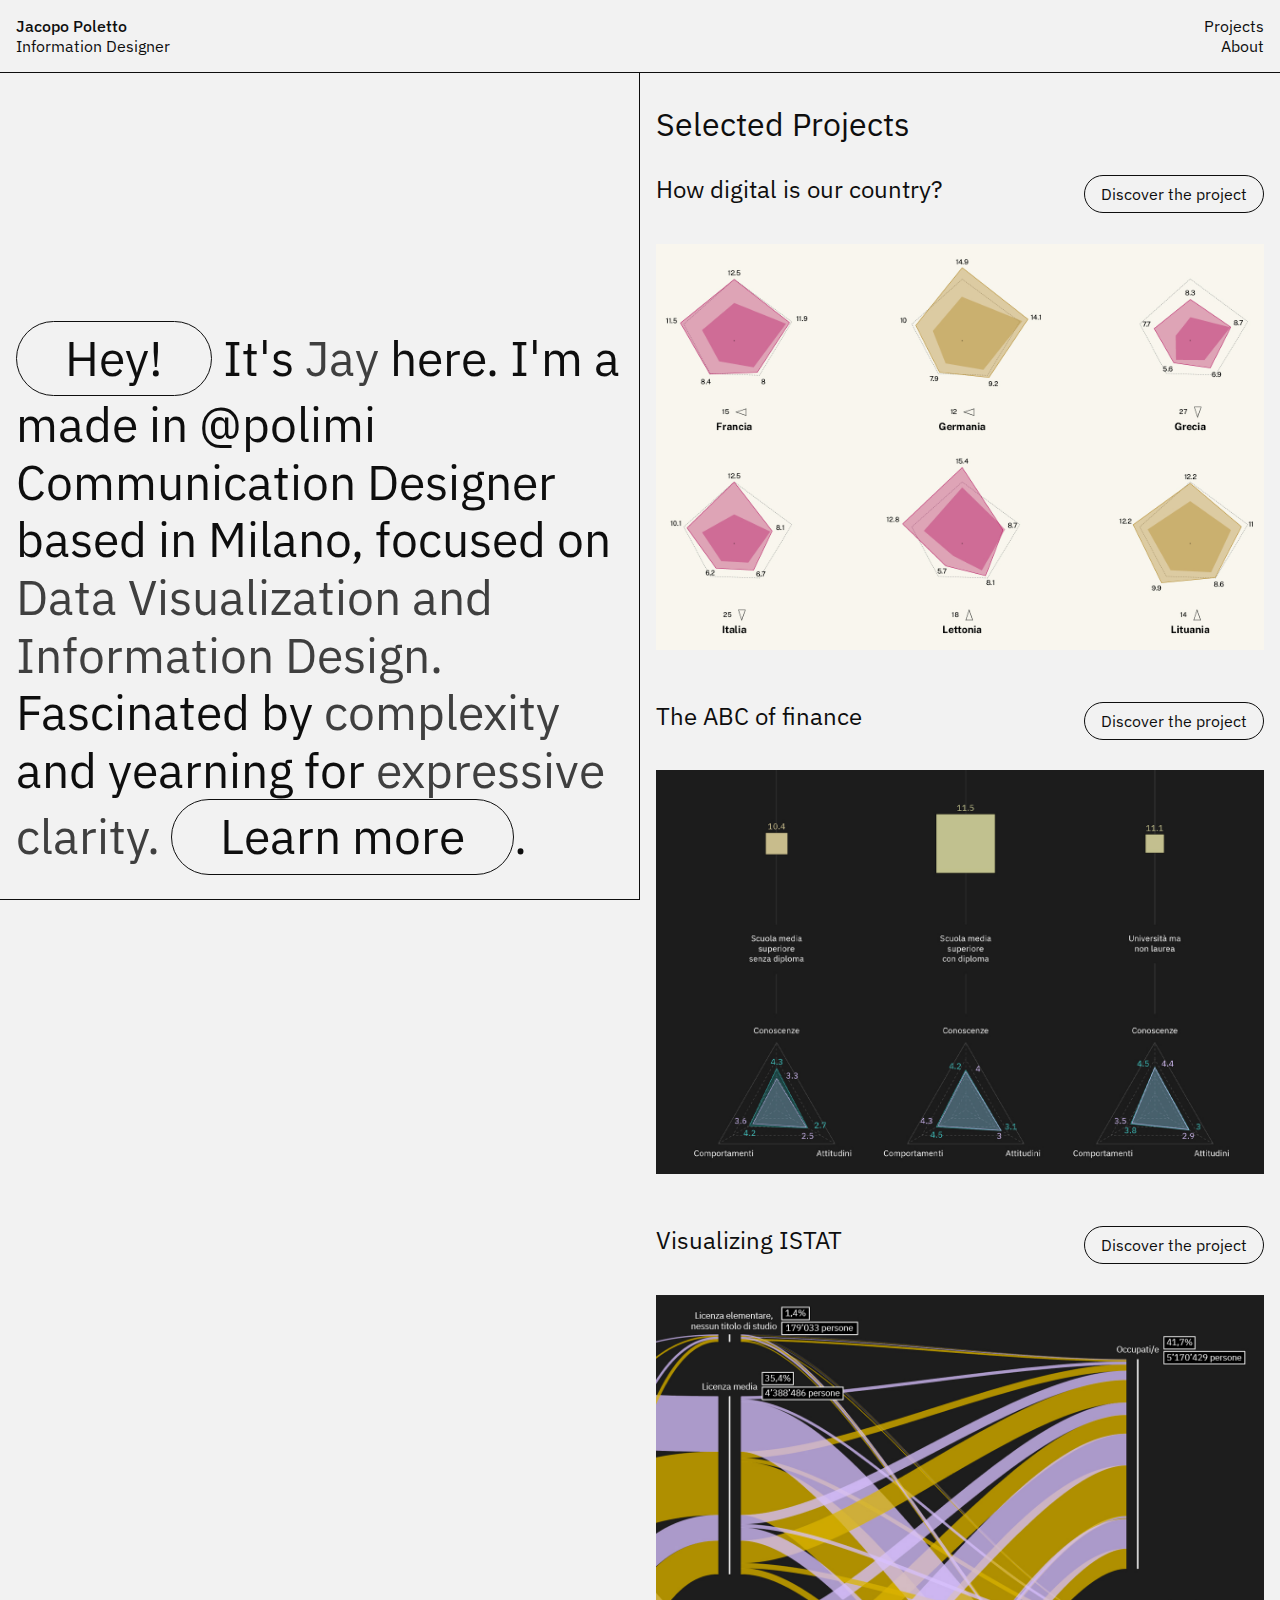
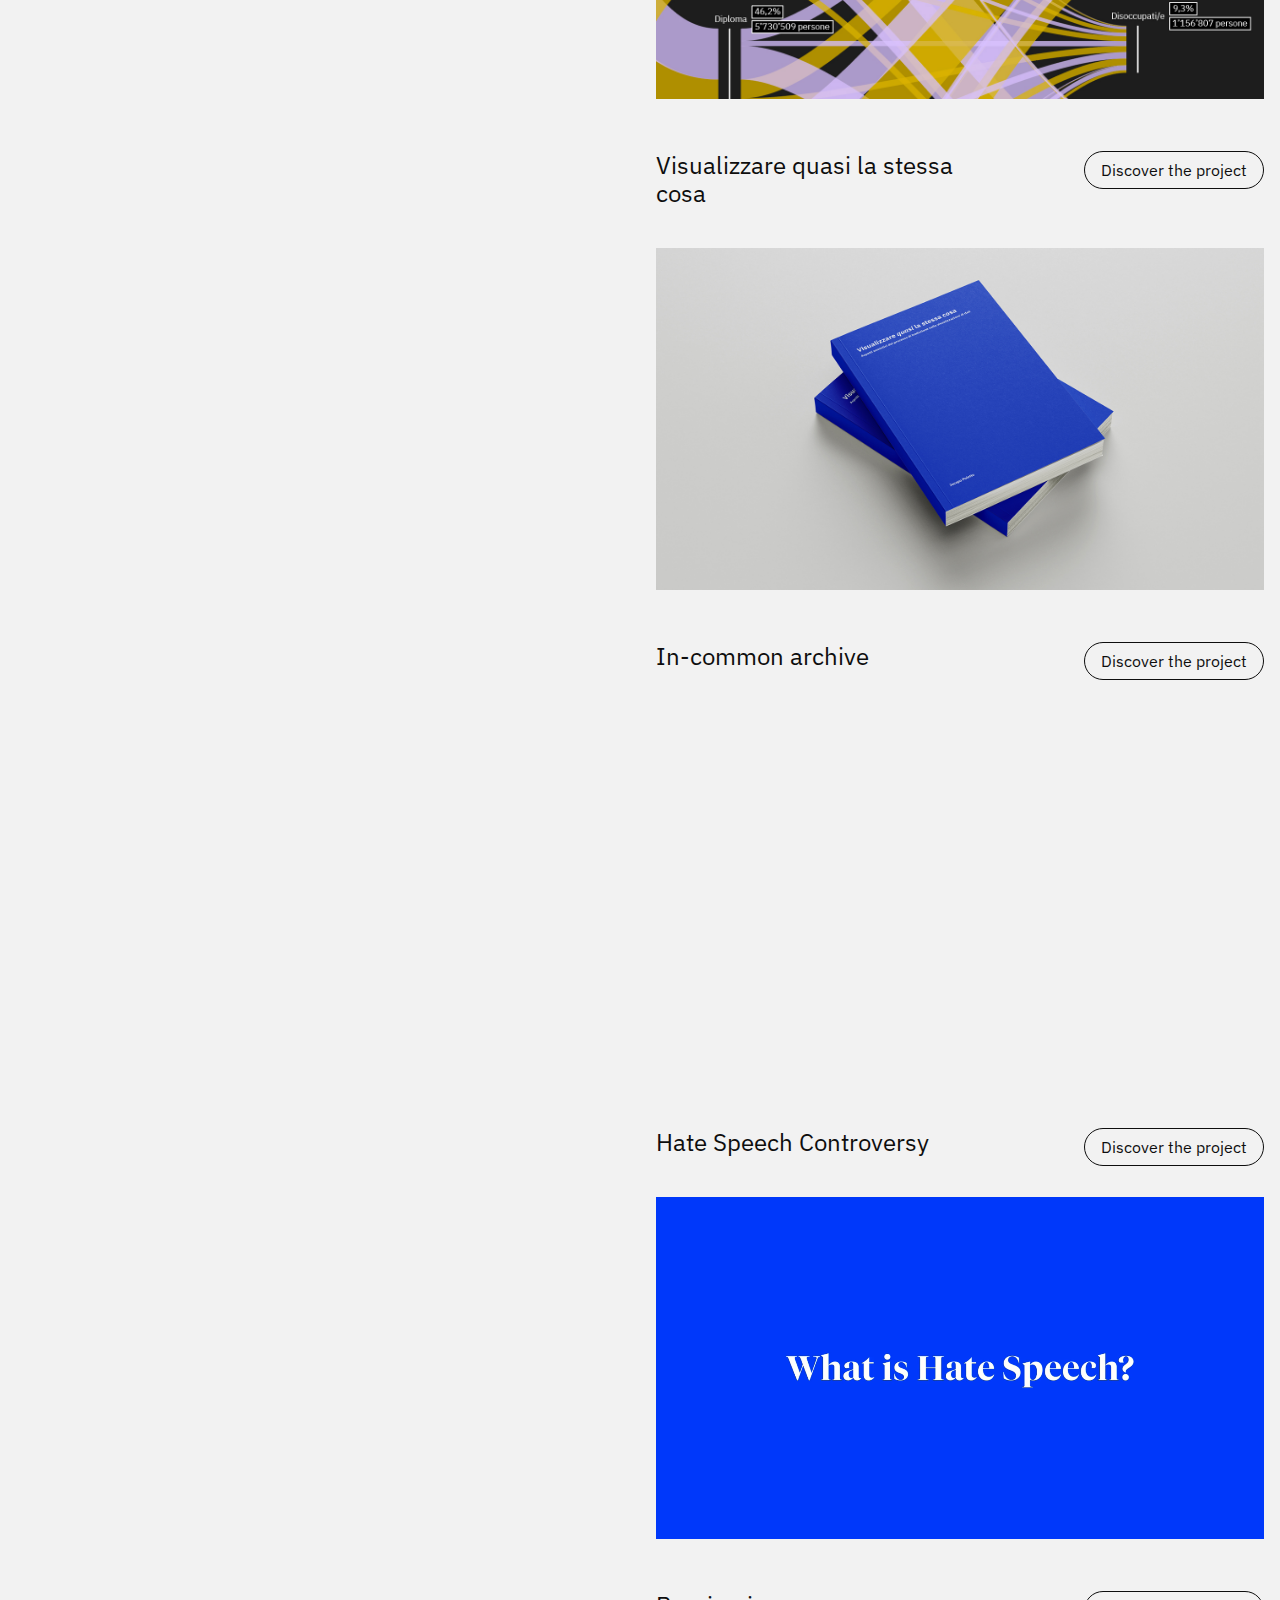
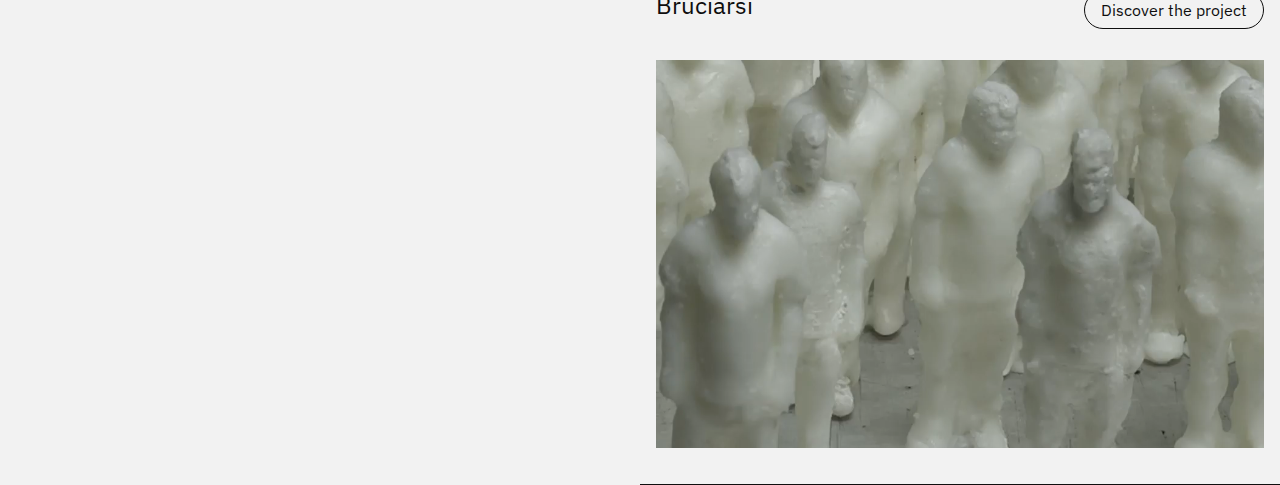
==== commit 4be9ec11: "desi index project" ====
--- a/index.html
+++ b/index.html
@@ -102,7 +102,24 @@
     <main>
       <h3>Selected Projects</h3>
 
-      <!--Under 35 inattivi istat-->
+      <!--How digital is our country-->
+      <section class="selected__project">
+        <div class="project__info__container">
+          <h4>How digital is our country?</h4>
+          <a class="btn" href="/projects/how-digital-is-our-country.html"
+            >Discover the project</a
+          >
+        </div>
+
+        <figure class="project__poster">
+          <img
+            src="/assets/img/desi-index/how-digital-is-our-country-desi-index-visualized-poster.jpg"
+            alt=""
+          />
+        </figure>
+      </section>
+
+      <!--The ABC of Finance-->
       <section class="selected__project">
         <div class="project__info__container">
           <h4>The ABC of finance</h4>
